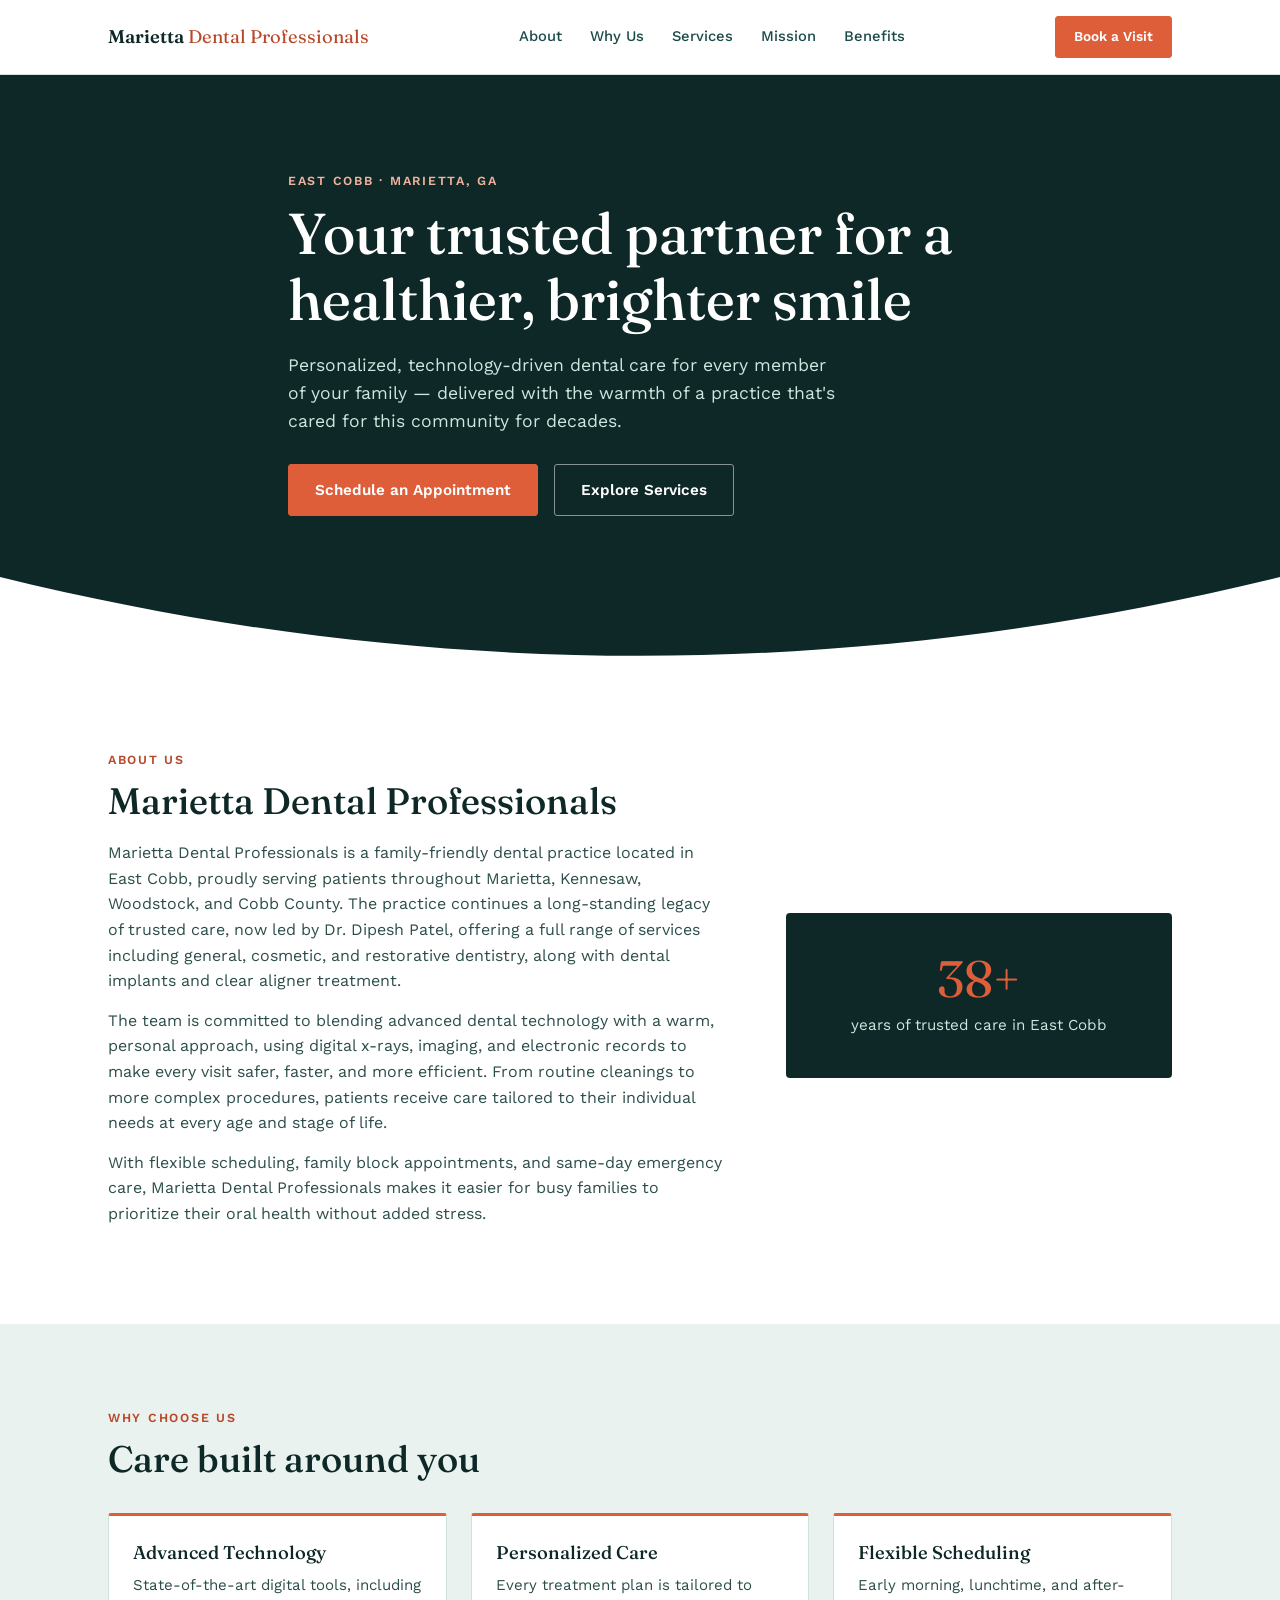
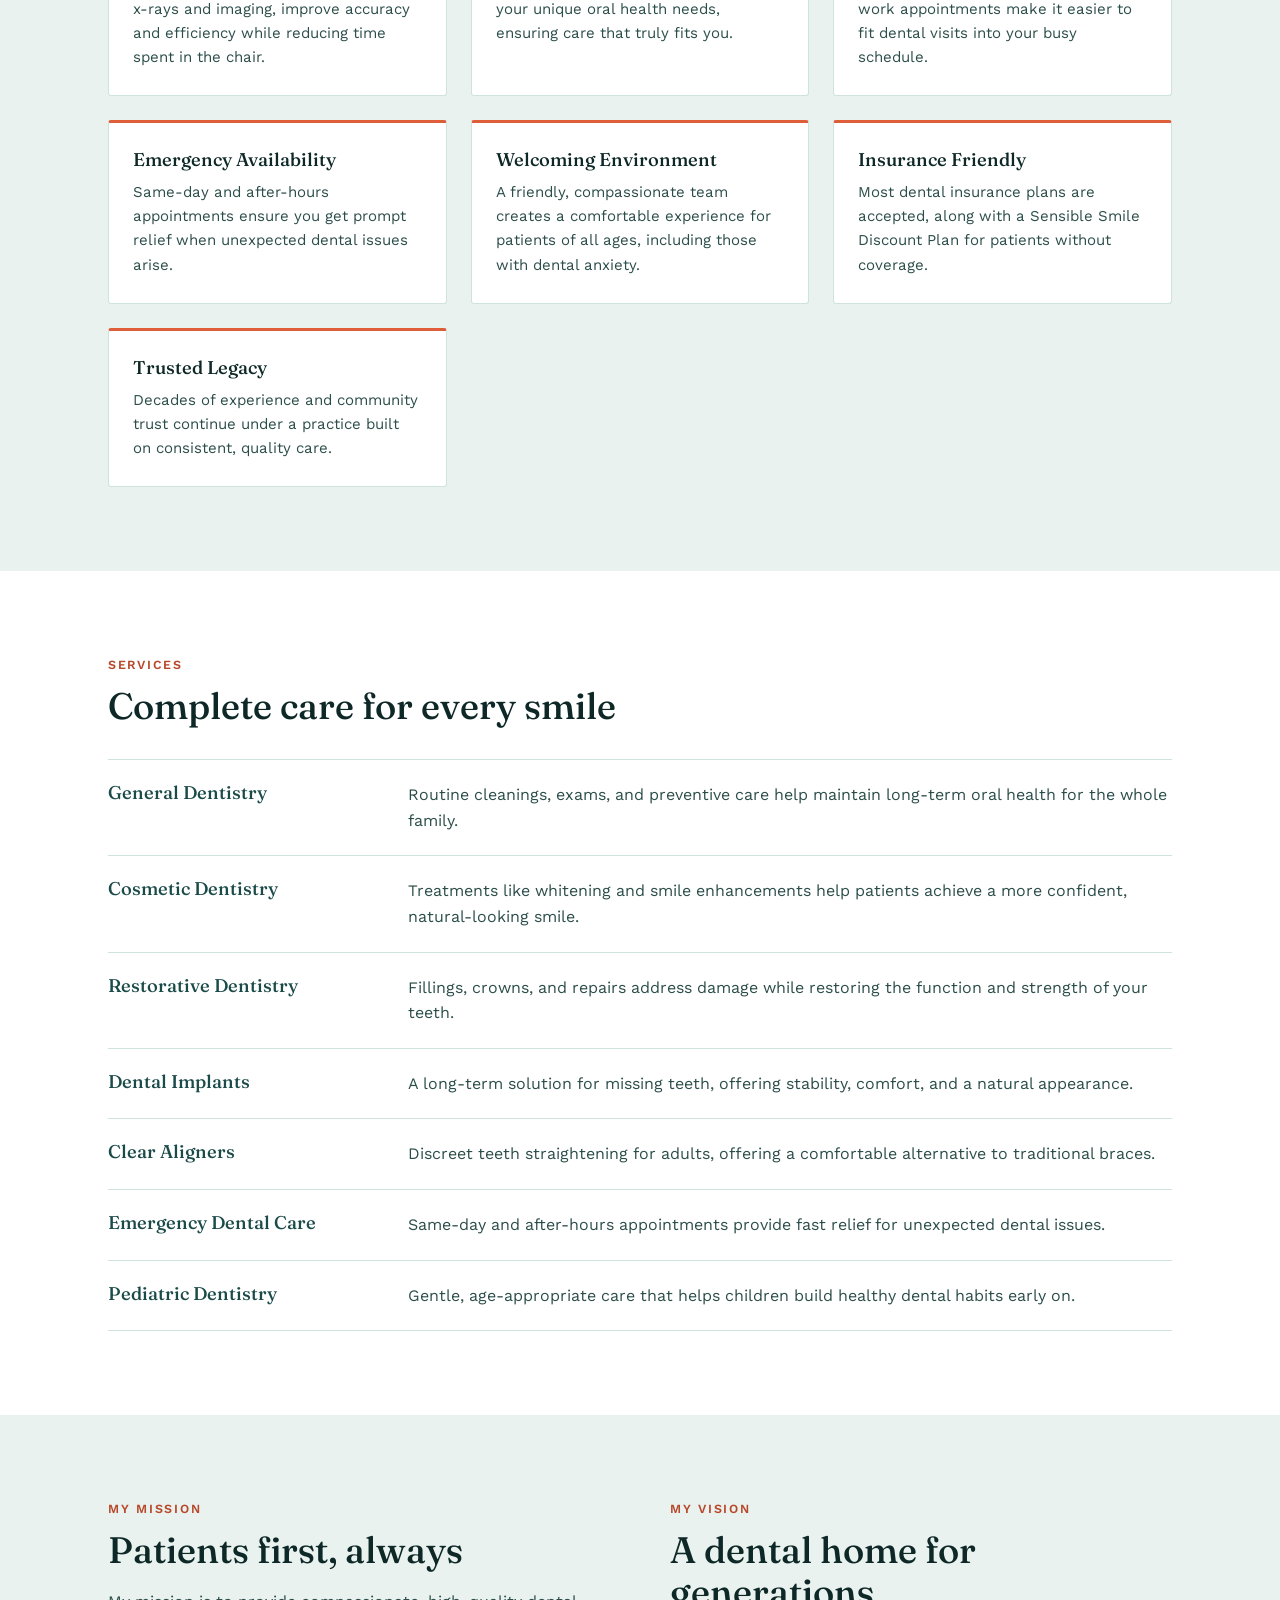
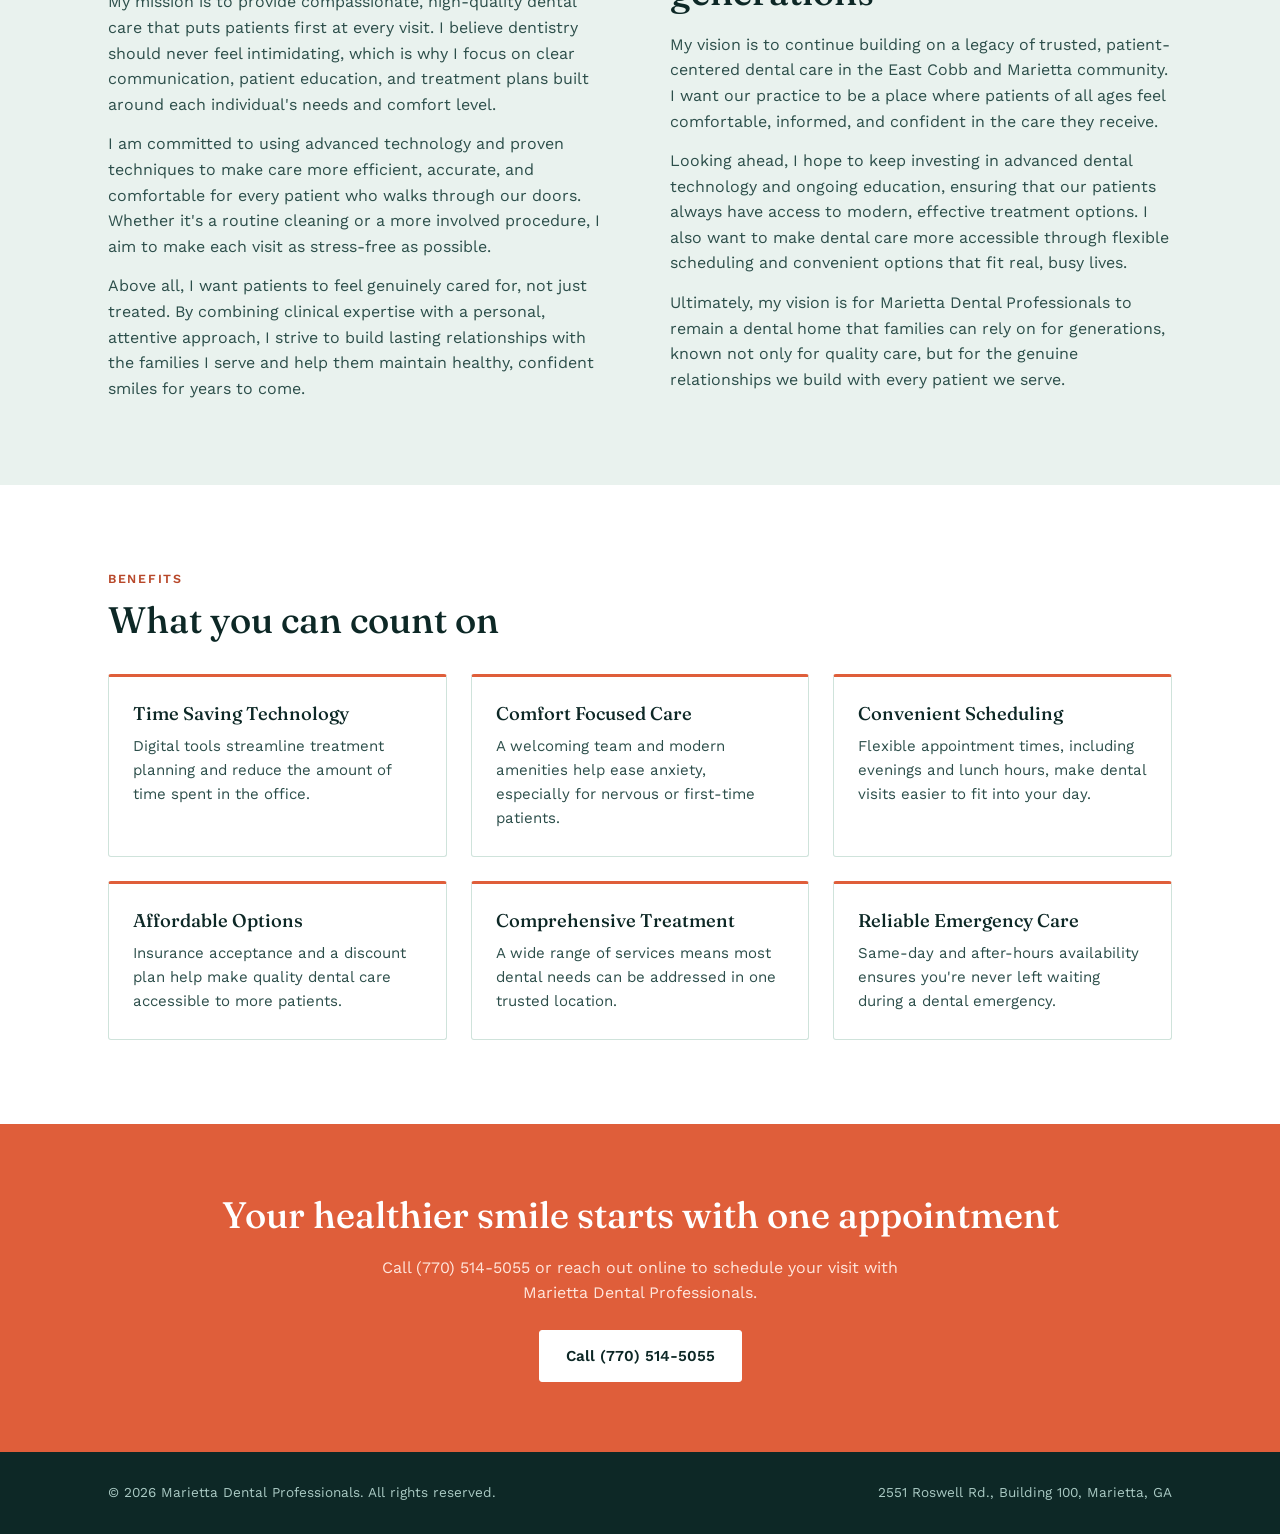
==== index.html @ f0c0952c "Add files via upload" ====
<!DOCTYPE html>
<html lang="en">
<head>
<meta charset="UTF-8">
<meta name="viewport" content="width=device-width, initial-scale=1.0">
<title>Marietta Dental Professionals | East Cobb Family Dentist</title>
<link rel="preconnect" href="https://fonts.googleapis.com">
<link rel="preconnect" href="https://fonts.gstatic.com" crossorigin>
<link href="https://fonts.googleapis.com/css2?family=Fraunces:opsz,wght@9..144,400;9..144,500;9..144,600&family=Work+Sans:wght@400;500;600;700&display=swap" rel="stylesheet">
<link rel="stylesheet" href="style.css">
</head>
<body>

<header class="site-header">
  <div class="wrap header-inner">
    <a href="#top" class="brand">Marietta <span>Dental Professionals</span></a>
    <nav class="nav">
      <a href="#about">About</a>
      <a href="#why">Why Us</a>
      <a href="#services">Services</a>
      <a href="#mission">Mission</a>
      <a href="#benefits">Benefits</a>
    </nav>
    <a href="#book" class="btn btn-small">Book a Visit</a>
  </div>
</header>

<main id="top">

  <!-- HERO -->
  <section class="hero">
    <div class="wrap hero-inner">
      <p class="eyebrow">East Cobb &middot; Marietta, GA</p>
      <h1>Your trusted partner for a healthier, brighter smile</h1>
      <p class="hero-sub">Personalized, technology-driven dental care for every member of your family &mdash; delivered with the warmth of a practice that's cared for this community for decades.</p>
      <div class="hero-actions">
        <a href="#book" class="btn">Schedule an Appointment</a>
        <a href="#services" class="btn btn-ghost">Explore Services</a>
      </div>
    </div>
    <svg class="smile-divider" viewBox="0 0 1440 120" preserveAspectRatio="none" aria-hidden="true">
      <path d="M0,0 C 480,140 960,140 1440,0 L1440,120 L0,120 Z"></path>
    </svg>
  </section>

  <!-- ABOUT -->
  <section id="about" class="section">
    <div class="wrap about-grid">
      <div class="about-copy">
        <p class="eyebrow">About Us</p>
        <h2>Marietta Dental Professionals</h2>
        <p>Marietta Dental Professionals is a family-friendly dental practice located in East Cobb, proudly serving patients throughout Marietta, Kennesaw, Woodstock, and Cobb County. The practice continues a long-standing legacy of trusted care, now led by Dr. Dipesh Patel, offering a full range of services including general, cosmetic, and restorative dentistry, along with dental implants and clear aligner treatment.</p>
        <p>The team is committed to blending advanced dental technology with a warm, personal approach, using digital x-rays, imaging, and electronic records to make every visit safer, faster, and more efficient. From routine cleanings to more complex procedures, patients receive care tailored to their individual needs at every age and stage of life.</p>
        <p>With flexible scheduling, family block appointments, and same-day emergency care, Marietta Dental Professionals makes it easier for busy families to prioritize their oral health without added stress.</p>
      </div>
      <div class="about-stat">
        <span class="stat-number">38+</span>
        <span class="stat-label">years of trusted care in East Cobb</span>
      </div>
    </div>
  </section>

  <!-- WHY CHOOSE US -->
  <section id="why" class="section section-alt">
    <div class="wrap">
      <p class="eyebrow">Why Choose Us</p>
      <h2>Care built around you</h2>
      <div class="card-grid">
        <div class="card">
          <h3>Advanced Technology</h3>
          <p>State-of-the-art digital tools, including x-rays and imaging, improve accuracy and efficiency while reducing time spent in the chair.</p>
        </div>
        <div class="card">
          <h3>Personalized Care</h3>
          <p>Every treatment plan is tailored to your unique oral health needs, ensuring care that truly fits you.</p>
        </div>
        <div class="card">
          <h3>Flexible Scheduling</h3>
          <p>Early morning, lunchtime, and after-work appointments make it easier to fit dental visits into your busy schedule.</p>
        </div>
        <div class="card">
          <h3>Emergency Availability</h3>
          <p>Same-day and after-hours appointments ensure you get prompt relief when unexpected dental issues arise.</p>
        </div>
        <div class="card">
          <h3>Welcoming Environment</h3>
          <p>A friendly, compassionate team creates a comfortable experience for patients of all ages, including those with dental anxiety.</p>
        </div>
        <div class="card">
          <h3>Insurance Friendly</h3>
          <p>Most dental insurance plans are accepted, along with a Sensible Smile Discount Plan for patients without coverage.</p>
        </div>
        <div class="card">
          <h3>Trusted Legacy</h3>
          <p>Decades of experience and community trust continue under a practice built on consistent, quality care.</p>
        </div>
      </div>
    </div>
  </section>

  <!-- SERVICES -->
  <section id="services" class="section">
    <div class="wrap">
      <p class="eyebrow">Services</p>
      <h2>Complete care for every smile</h2>
      <div class="service-list">
        <div class="service-row">
          <h3>General Dentistry</h3>
          <p>Routine cleanings, exams, and preventive care help maintain long-term oral health for the whole family.</p>
        </div>
        <div class="service-row">
          <h3>Cosmetic Dentistry</h3>
          <p>Treatments like whitening and smile enhancements help patients achieve a more confident, natural-looking smile.</p>
        </div>
        <div class="service-row">
          <h3>Restorative Dentistry</h3>
          <p>Fillings, crowns, and repairs address damage while restoring the function and strength of your teeth.</p>
        </div>
        <div class="service-row">
          <h3>Dental Implants</h3>
          <p>A long-term solution for missing teeth, offering stability, comfort, and a natural appearance.</p>
        </div>
        <div class="service-row">
          <h3>Clear Aligners</h3>
          <p>Discreet teeth straightening for adults, offering a comfortable alternative to traditional braces.</p>
        </div>
        <div class="service-row">
          <h3>Emergency Dental Care</h3>
          <p>Same-day and after-hours appointments provide fast relief for unexpected dental issues.</p>
        </div>
        <div class="service-row">
          <h3>Pediatric Dentistry</h3>
          <p>Gentle, age-appropriate care that helps children build healthy dental habits early on.</p>
        </div>
      </div>
    </div>
  </section>

  <!-- MISSION & VISION -->
  <section id="mission" class="section section-alt">
    <div class="wrap mv-grid">
      <div class="mv-block">
        <p class="eyebrow">My Mission</p>
        <h2>Patients first, always</h2>
        <p>My mission is to provide compassionate, high-quality dental care that puts patients first at every visit. I believe dentistry should never feel intimidating, which is why I focus on clear communication, patient education, and treatment plans built around each individual's needs and comfort level.</p>
        <p>I am committed to using advanced technology and proven techniques to make care more efficient, accurate, and comfortable for every patient who walks through our doors. Whether it's a routine cleaning or a more involved procedure, I aim to make each visit as stress-free as possible.</p>
        <p>Above all, I want patients to feel genuinely cared for, not just treated. By combining clinical expertise with a personal, attentive approach, I strive to build lasting relationships with the families I serve and help them maintain healthy, confident smiles for years to come.</p>
      </div>
      <div class="mv-block">
        <p class="eyebrow">My Vision</p>
        <h2>A dental home for generations</h2>
        <p>My vision is to continue building on a legacy of trusted, patient-centered dental care in the East Cobb and Marietta community. I want our practice to be a place where patients of all ages feel comfortable, informed, and confident in the care they receive.</p>
        <p>Looking ahead, I hope to keep investing in advanced dental technology and ongoing education, ensuring that our patients always have access to modern, effective treatment options. I also want to make dental care more accessible through flexible scheduling and convenient options that fit real, busy lives.</p>
        <p>Ultimately, my vision is for Marietta Dental Professionals to remain a dental home that families can rely on for generations, known not only for quality care, but for the genuine relationships we build with every patient we serve.</p>
      </div>
    </div>
  </section>

  <!-- BENEFITS -->
  <section id="benefits" class="section">
    <div class="wrap">
      <p class="eyebrow">Benefits</p>
      <h2>What you can count on</h2>
      <div class="card-grid">
        <div class="card">
          <h3>Time Saving Technology</h3>
          <p>Digital tools streamline treatment planning and reduce the amount of time spent in the office.</p>
        </div>
        <div class="card">
          <h3>Comfort Focused Care</h3>
          <p>A welcoming team and modern amenities help ease anxiety, especially for nervous or first-time patients.</p>
        </div>
        <div class="card">
          <h3>Convenient Scheduling</h3>
          <p>Flexible appointment times, including evenings and lunch hours, make dental visits easier to fit into your day.</p>
        </div>
        <div class="card">
          <h3>Affordable Options</h3>
          <p>Insurance acceptance and a discount plan help make quality dental care accessible to more patients.</p>
        </div>
        <div class="card">
          <h3>Comprehensive Treatment</h3>
          <p>A wide range of services means most dental needs can be addressed in one trusted location.</p>
        </div>
        <div class="card">
          <h3>Reliable Emergency Care</h3>
          <p>Same-day and after-hours availability ensures you're never left waiting during a dental emergency.</p>
        </div>
      </div>
    </div>
  </section>

  <!-- CTA / BOOK -->
  <section id="book" class="cta">
    <div class="wrap cta-inner">
      <h2>Your healthier smile starts with one appointment</h2>
      <p>Call (770) 514-5055 or reach out online to schedule your visit with Marietta Dental Professionals.</p>
      <a href="tel:7705145055" class="btn btn-light">Call (770) 514-5055</a>
    </div>
  </section>

</main>

<footer class="site-footer">
  <div class="wrap footer-inner">
    <p>&copy; 2026 Marietta Dental Professionals. All rights reserved.</p>
    <p>2551 Roswell Rd., Building 100, Marietta, GA</p>
  </div>
</footer>

</body>
</html>
---- style.css ----
/* ---------------------------------------------
   Marietta Dental Professionals — homepage styles
   Palette: deep teal + soft mint + warm coral accent
--------------------------------------------- */

:root {
  --ink: #12312e;
  --teal: #1b4b49;
  --teal-deep: #0d2826;
  --mint: #e9f2ee;
  --mint-line: #cfe3db;
  --white: #ffffff;
  --coral: #df5e3a;
  --coral-deep: #b8482a;

  --font-display: "Fraunces", Georgia, serif;
  --font-body: "Work Sans", -apple-system, BlinkMacSystemFont, "Segoe UI", sans-serif;

  --max: 1120px;
}

* { box-sizing: border-box; }

html {
  scroll-behavior: smooth;
}

body {
  margin: 0;
  font-family: var(--font-body);
  color: var(--ink);
  background: var(--white);
  line-height: 1.6;
  -webkit-font-smoothing: antialiased;
}

@media (prefers-reduced-motion: reduce) {
  html { scroll-behavior: auto; }
}

.wrap {
  max-width: var(--max);
  margin: 0 auto;
  padding: 0 28px;
}

h1, h2, h3 {
  font-family: var(--font-display);
  color: var(--teal-deep);
  margin: 0 0 18px;
  line-height: 1.15;
  font-weight: 500;
}

h1 { font-size: clamp(2.4rem, 4.5vw, 3.6rem); }
h2 { font-size: clamp(1.7rem, 3vw, 2.3rem); }
h3 { font-size: 1.15rem; margin-bottom: 10px; }

p { margin: 0 0 14px; color: #2c4e4a; }

a { color: inherit; }

.eyebrow {
  font-size: 0.78rem;
  letter-spacing: 0.14em;
  text-transform: uppercase;
  color: var(--coral-deep);
  font-weight: 600;
  margin: 0 0 10px;
}

/* ---------------- Buttons ---------------- */

.btn {
  display: inline-block;
  padding: 13px 26px;
  border-radius: 3px;
  background: var(--coral);
  color: var(--white);
  text-decoration: none;
  font-weight: 600;
  font-size: 0.95rem;
  transition: background 0.2s ease, transform 0.2s ease;
  border: 1px solid var(--coral);
}

.btn:hover { background: var(--coral-deep); border-color: var(--coral-deep); }

.btn-small { padding: 9px 18px; font-size: 0.85rem; }

.btn-ghost {
  background: transparent;
  color: var(--teal-deep);
  border: 1px solid var(--teal-deep);
}

.btn-ghost:hover { background: var(--teal-deep); color: var(--white); }

.btn-light {
  background: var(--white);
  color: var(--teal-deep);
  border-color: var(--white);
}

.btn-light:hover { background: var(--mint); }

/* ---------------- Header ---------------- */

.site-header {
  position: sticky;
  top: 0;
  z-index: 20;
  background: rgba(255, 255, 255, 0.92);
  backdrop-filter: blur(6px);
  border-bottom: 1px solid var(--mint-line);
}

.header-inner {
  display: flex;
  align-items: center;
  justify-content: space-between;
  padding-top: 16px;
  padding-bottom: 16px;
}

.brand {
  font-family: var(--font-display);
  font-size: 1.15rem;
  font-weight: 600;
  color: var(--teal-deep);
  text-decoration: none;
}

.brand span { font-weight: 400; color: var(--coral-deep); }

.nav {
  display: flex;
  gap: 28px;
}

.nav a {
  text-decoration: none;
  font-size: 0.92rem;
  font-weight: 500;
  color: var(--teal);
}

.nav a:hover { color: var(--coral); }

/* ---------------- Hero ---------------- */

.hero {
  position: relative;
  background: var(--teal-deep);
  color: var(--white);
  padding: 96px 0 150px;
  overflow: hidden;
}

.hero-inner { max-width: 760px; position: relative; z-index: 2; }

.hero .eyebrow { color: #f0b39e; }

.hero h1 { color: var(--white); }

.hero-sub {
  font-size: 1.1rem;
  color: #cfe6e0;
  max-width: 560px;
}

.hero-actions {
  display: flex;
  gap: 16px;
  margin-top: 28px;
  flex-wrap: wrap;
}

.hero .btn-ghost {
  color: var(--white);
  border-color: rgba(255,255,255,0.5);
}

.hero .btn-ghost:hover { background: var(--white); color: var(--teal-deep); }

/* Signature: smile-curve divider between hero and page body */
.smile-divider {
  position: absolute;
  bottom: -1px;
  left: 0;
  width: 100%;
  height: 90px;
  fill: var(--white);
}

/* ---------------- Sections ---------------- */

.section { padding: 84px 0; }

.section-alt { background: var(--mint); }

/* About */

.about-grid {
  display: grid;
  grid-template-columns: 1.6fr 1fr;
  gap: 60px;
  align-items: start;
}

.about-stat {
  background: var(--teal-deep);
  color: var(--white);
  border-radius: 4px;
  padding: 40px 30px;
  text-align: center;
  align-self: center;
}

.stat-number {
  display: block;
  font-family: var(--font-display);
  font-size: 3.2rem;
  color: var(--coral);
  line-height: 1;
  margin-bottom: 8px;
}

.stat-label {
  font-size: 0.95rem;
  color: #cfe6e0;
}

/* Card grid (Why Choose Us / Benefits) */

.card-grid {
  display: grid;
  grid-template-columns: repeat(3, 1fr);
  gap: 24px;
  margin-top: 32px;
}

.card {
  background: var(--white);
  border: 1px solid var(--mint-line);
  border-top: 3px solid var(--coral);
  border-radius: 3px;
  padding: 26px 24px;
}

.section-alt .card { background: var(--white); }

.card h3 { color: var(--teal-deep); }

.card p { font-size: 0.94rem; margin: 0; }

/* Services list */

.service-list {
  margin-top: 32px;
  border-top: 1px solid var(--mint-line);
}

.service-row {
  display: grid;
  grid-template-columns: 260px 1fr;
  gap: 40px;
  padding: 22px 0;
  border-bottom: 1px solid var(--mint-line);
}

.service-row h3 { margin: 0; color: var(--teal); }

.service-row p { margin: 0; }

/* Mission / Vision */

.mv-grid {
  display: grid;
  grid-template-columns: 1fr 1fr;
  gap: 60px;
}

.mv-block p:last-child { margin-bottom: 0; }

/* CTA */

.cta {
  background: var(--coral);
  color: var(--white);
  padding: 70px 0;
  text-align: center;
}

.cta h2 { color: var(--white); }

.cta p { color: #ffe6dc; max-width: 520px; margin-left: auto; margin-right: auto; }

.cta .btn-light { margin-top: 10px; }

/* Footer */

.site-footer {
  background: var(--teal-deep);
  color: #a9c9c3;
  padding: 30px 0;
  font-size: 0.85rem;
}

.footer-inner {
  display: flex;
  justify-content: space-between;
  flex-wrap: wrap;
  gap: 8px;
}

.footer-inner p { margin: 0; color: inherit; }

/* ---------------- Responsive ---------------- */

@media (max-width: 860px) {
  .nav { display: none; }
  .about-grid,
  .mv-grid { grid-template-columns: 1fr; gap: 36px; }
  .card-grid { grid-template-columns: repeat(2, 1fr); }
  .service-row { grid-template-columns: 1fr; gap: 6px; }
}

@media (max-width: 560px) {
  .card-grid { grid-template-columns: 1fr; }
  .hero { padding: 72px 0 120px; }
  .section { padding: 60px 0; }
}

/* Keyboard focus visibility */
a:focus-visible,
button:focus-visible {
  outline: 2px solid var(--coral);
  outline-offset: 2px;
}
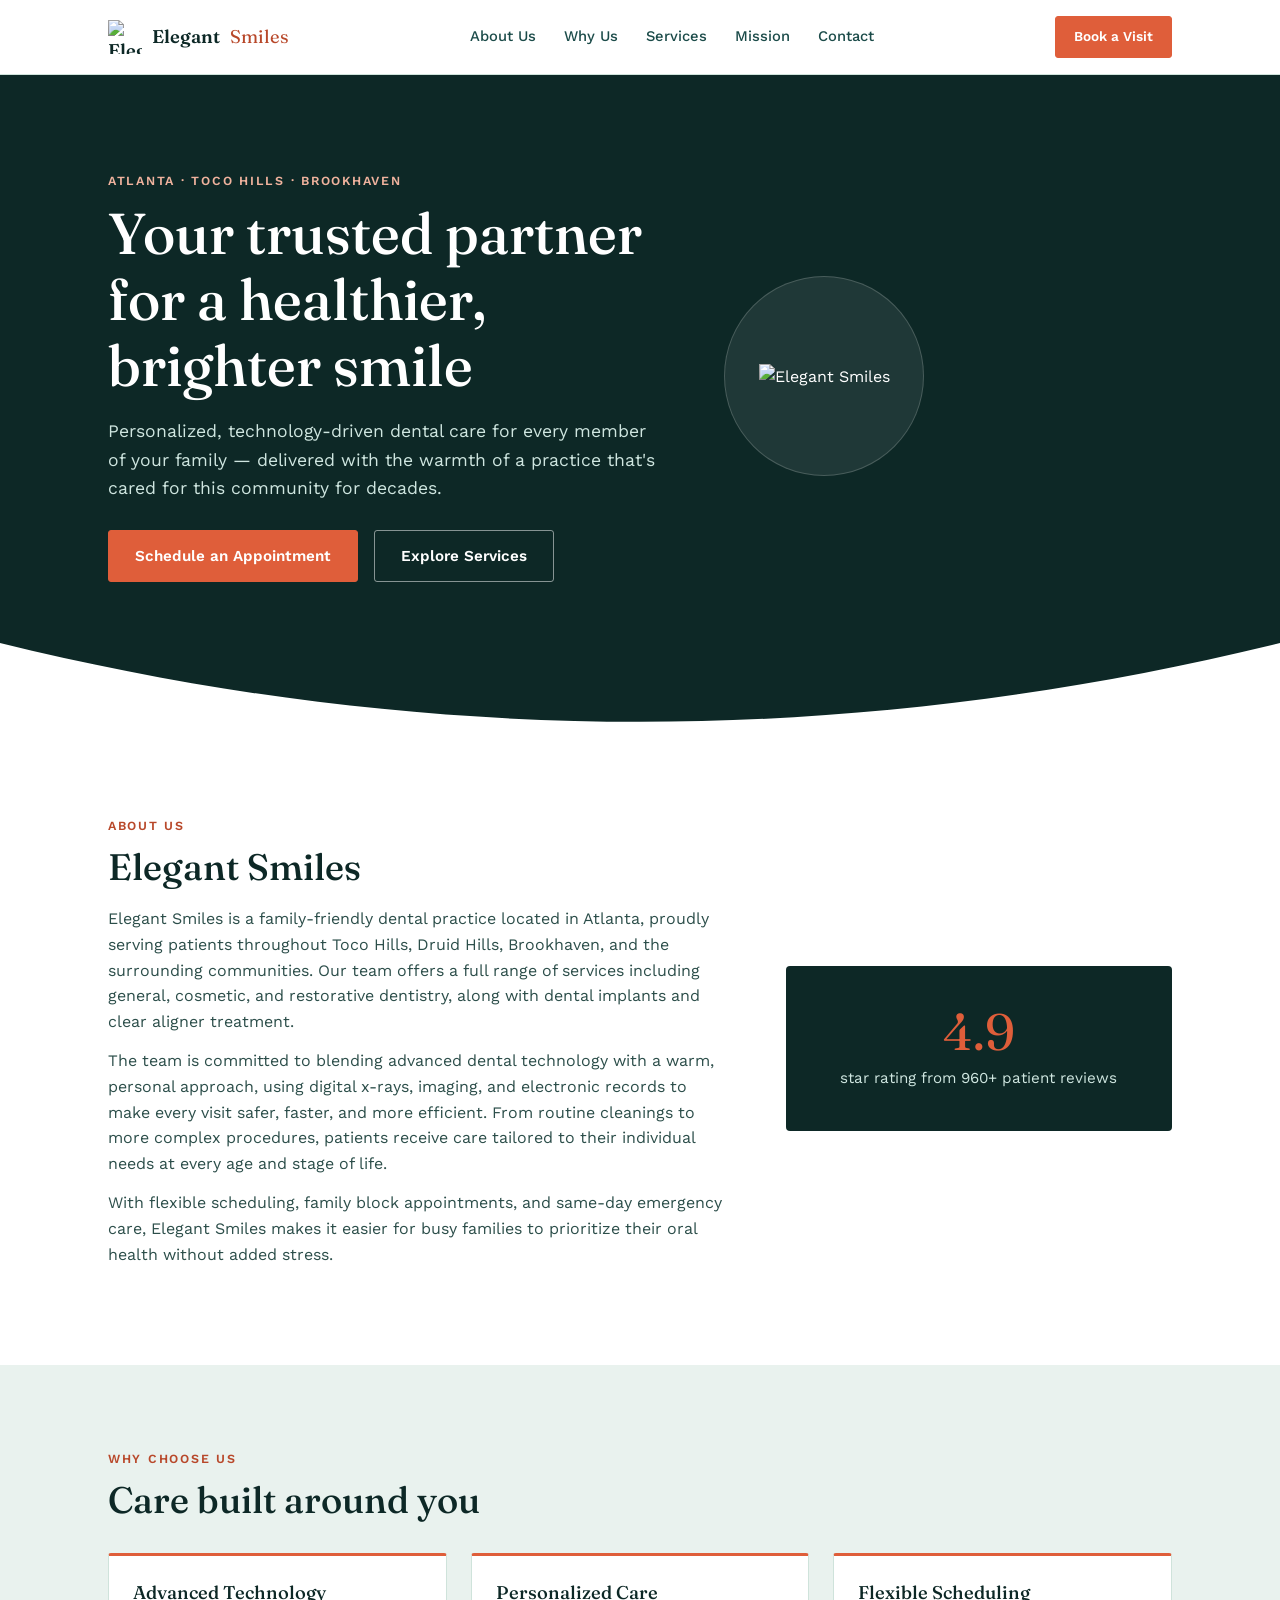
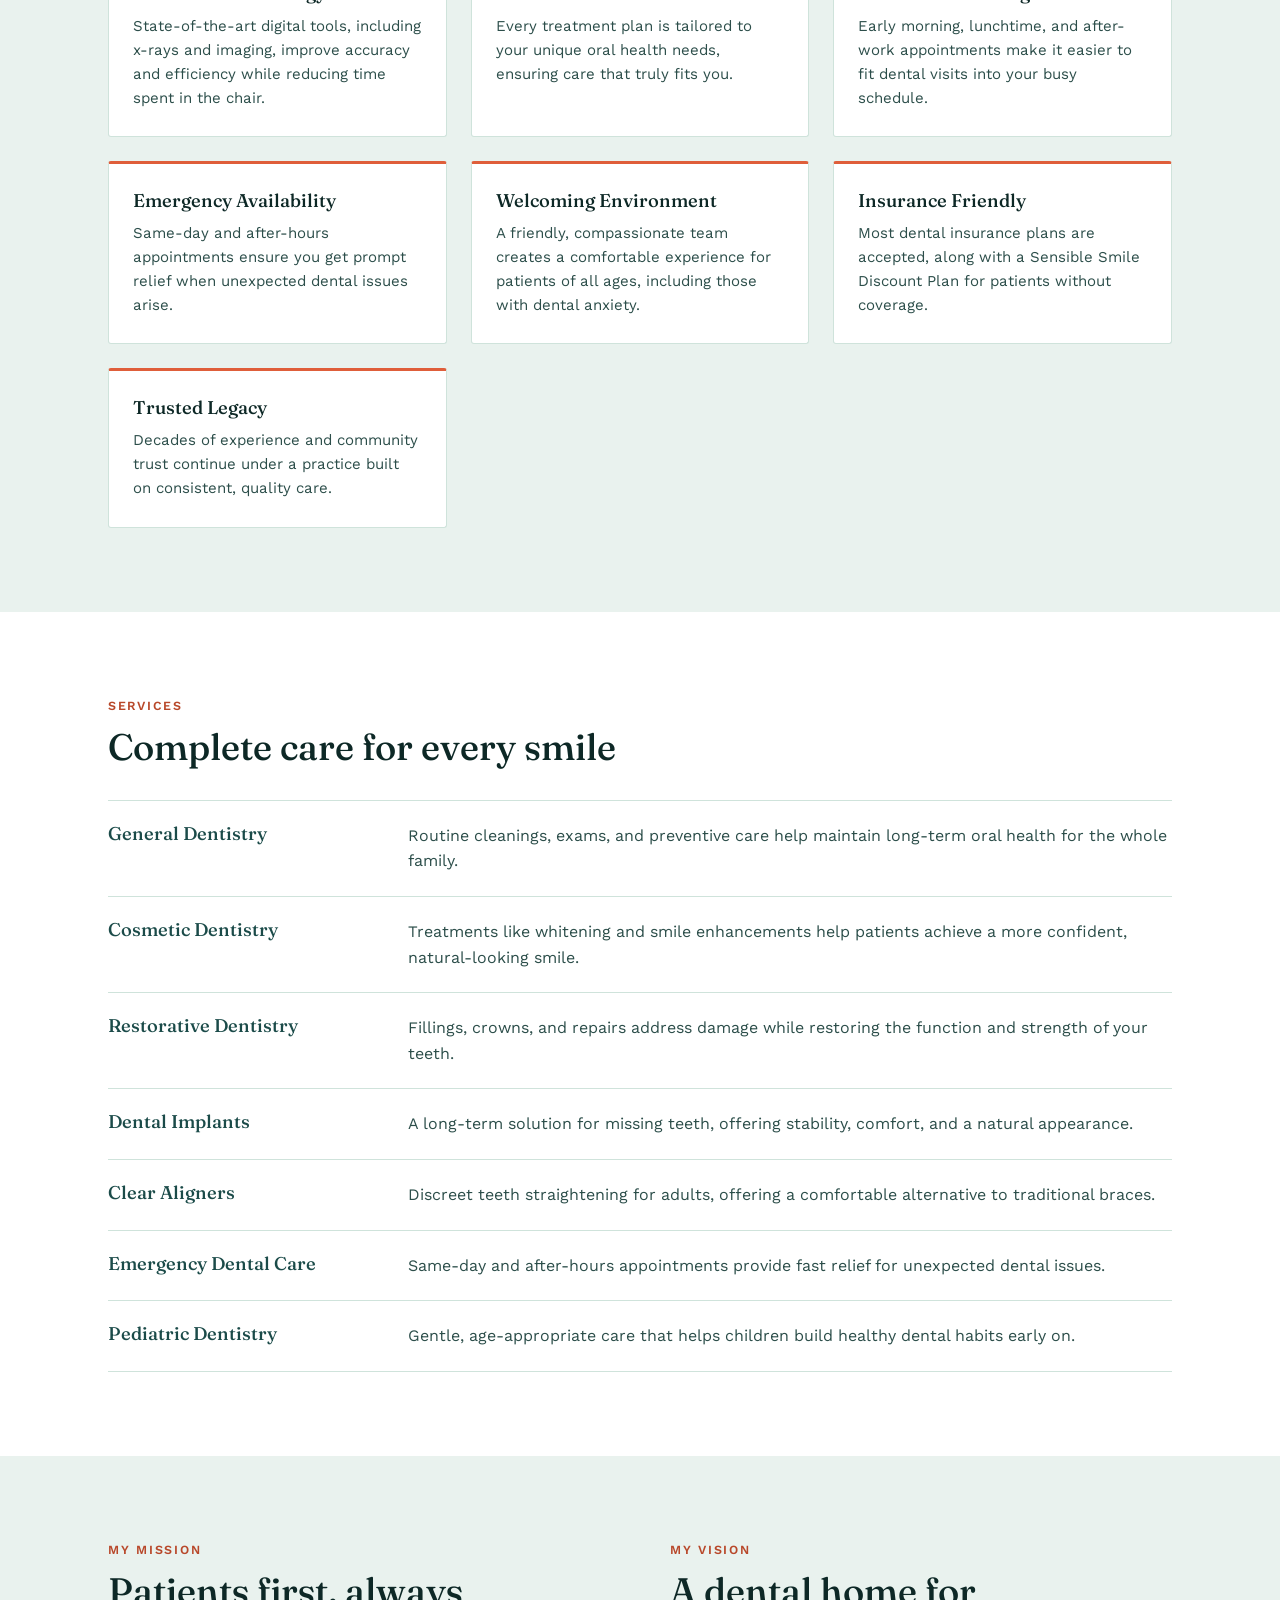
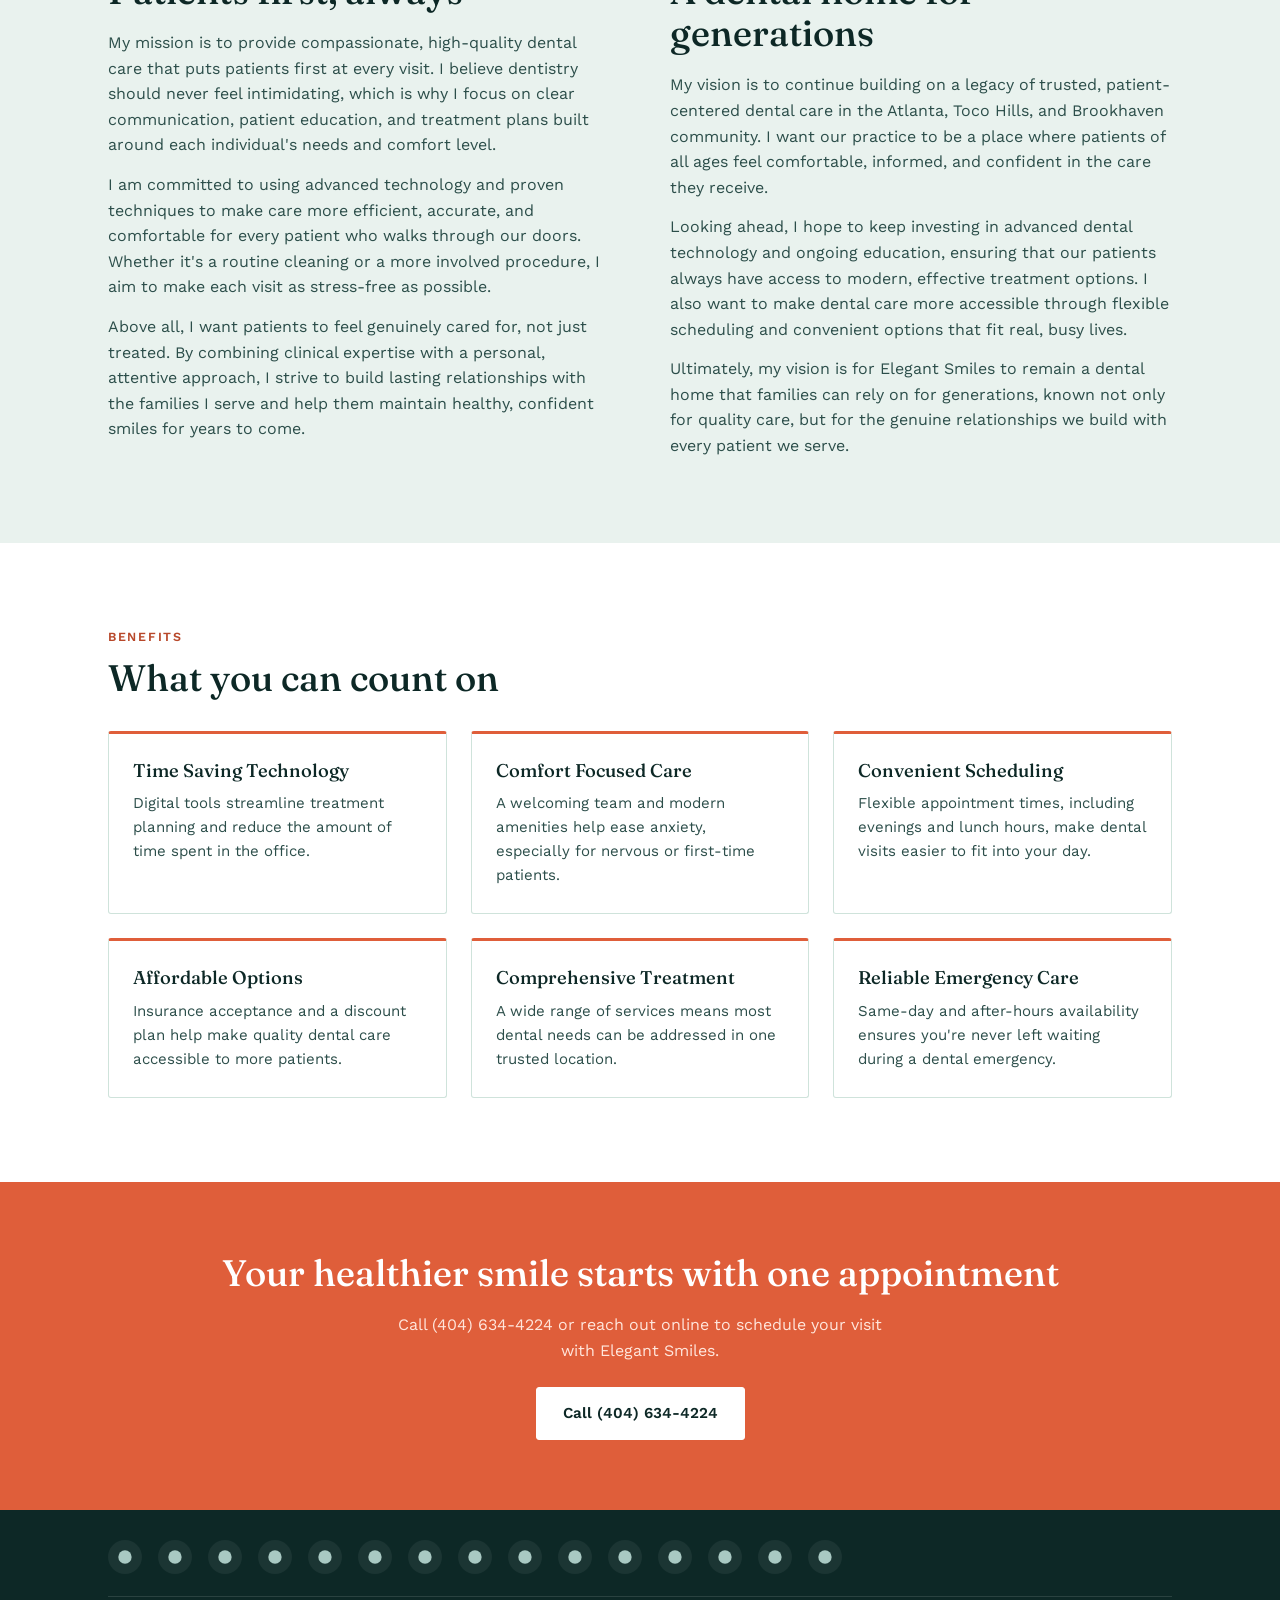
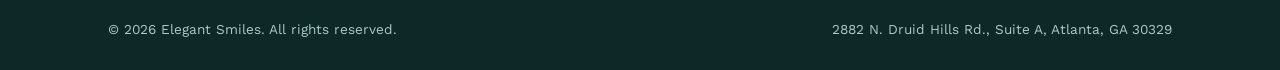
==== commit de6bbb07: "Add files via upload" ====
--- a/index.html
+++ b/index.html
@@ -3,23 +3,30 @@
 <head>
 <meta charset="UTF-8">
 <meta name="viewport" content="width=device-width, initial-scale=1.0">
-<title>Marietta Dental Professionals | East Cobb Family Dentist</title>
+<meta name="google-site-verification" content="L5oHlKlUb_k2BRxWWCLKO5ad5fG27QcXtxEXOyAoqKk" />
+<title>Elegant Smiles | Atlanta Family Dentist</title>
 <link rel="preconnect" href="https://fonts.googleapis.com">
 <link rel="preconnect" href="https://fonts.gstatic.com" crossorigin>
 <link href="https://fonts.googleapis.com/css2?family=Fraunces:opsz,wght@9..144,400;9..144,500;9..144,600&family=Work+Sans:wght@400;500;600;700&display=swap" rel="stylesheet">
 <link rel="stylesheet" href="style.css">
+<link rel="icon" type="image/png" href="https://raw.githubusercontent.com/elegant-smiles/elegantsmiles/main/Elegant%20Smiles.png">
+<link rel="manifest" href="site.webmanifest">
+<link rel="canonical" href="https://dentalatl.com/">
 </head>
 <body>
 
 <header class="site-header">
   <div class="wrap header-inner">
-    <a href="#top" class="brand">Marietta <span>Dental Professionals</span></a>
+    <a href="#top" class="brand">
+      <img class="brand-logo" src="https://raw.githubusercontent.com/elegant-smiles/elegantsmiles/main/Elegant%20Smiles.png" alt="Elegant Smiles logo">
+      Elegant <span>Smiles</span>
+    </a>
     <nav class="nav">
-      <a href="#about">About</a>
+      <a href="about-us.html">About Us</a>
       <a href="#why">Why Us</a>
       <a href="#services">Services</a>
       <a href="#mission">Mission</a>
-      <a href="#benefits">Benefits</a>
+      <a href="contact-us.html">Contact</a>
     </nav>
     <a href="#book" class="btn btn-small">Book a Visit</a>
   </div>
@@ -30,12 +37,17 @@
   <!-- HERO -->
   <section class="hero">
     <div class="wrap hero-inner">
-      <p class="eyebrow">East Cobb &middot; Marietta, GA</p>
-      <h1>Your trusted partner for a healthier, brighter smile</h1>
-      <p class="hero-sub">Personalized, technology-driven dental care for every member of your family &mdash; delivered with the warmth of a practice that's cared for this community for decades.</p>
-      <div class="hero-actions">
-        <a href="#book" class="btn">Schedule an Appointment</a>
-        <a href="#services" class="btn btn-ghost">Explore Services</a>
+      <div class="hero-copy">
+        <p class="eyebrow">Atlanta &middot; Toco Hills &middot; Brookhaven</p>
+        <h1>Your trusted partner for a healthier, brighter smile</h1>
+        <p class="hero-sub">Personalized, technology-driven dental care for every member of your family &mdash; delivered with the warmth of a practice that's cared for this community for decades.</p>
+        <div class="hero-actions">
+          <a href="#book" class="btn">Schedule an Appointment</a>
+          <a href="#services" class="btn btn-ghost">Explore Services</a>
+        </div>
+      </div>
+      <div class="hero-media">
+        <img src="https://raw.githubusercontent.com/elegant-smiles/elegantsmiles/main/Elegant%20Smiles.png" alt="Elegant Smiles">
       </div>
     </div>
     <svg class="smile-divider" viewBox="0 0 1440 120" preserveAspectRatio="none" aria-hidden="true">
@@ -48,14 +60,14 @@
     <div class="wrap about-grid">
       <div class="about-copy">
         <p class="eyebrow">About Us</p>
-        <h2>Marietta Dental Professionals</h2>
-        <p>Marietta Dental Professionals is a family-friendly dental practice located in East Cobb, proudly serving patients throughout Marietta, Kennesaw, Woodstock, and Cobb County. The practice continues a long-standing legacy of trusted care, now led by Dr. Dipesh Patel, offering a full range of services including general, cosmetic, and restorative dentistry, along with dental implants and clear aligner treatment.</p>
+        <h2>Elegant Smiles</h2>
+        <p>Elegant Smiles is a family-friendly dental practice located in Atlanta, proudly serving patients throughout Toco Hills, Druid Hills, Brookhaven, and the surrounding communities. Our team offers a full range of services including general, cosmetic, and restorative dentistry, along with dental implants and clear aligner treatment.</p>
         <p>The team is committed to blending advanced dental technology with a warm, personal approach, using digital x-rays, imaging, and electronic records to make every visit safer, faster, and more efficient. From routine cleanings to more complex procedures, patients receive care tailored to their individual needs at every age and stage of life.</p>
-        <p>With flexible scheduling, family block appointments, and same-day emergency care, Marietta Dental Professionals makes it easier for busy families to prioritize their oral health without added stress.</p>
+        <p>With flexible scheduling, family block appointments, and same-day emergency care, Elegant Smiles makes it easier for busy families to prioritize their oral health without added stress.</p>
       </div>
       <div class="about-stat">
-        <span class="stat-number">38+</span>
-        <span class="stat-label">years of trusted care in East Cobb</span>
+        <span class="stat-number">4.9</span>
+        <span class="stat-label">star rating from 960+ patient reviews</span>
       </div>
     </div>
   </section>
@@ -149,9 +161,9 @@
       <div class="mv-block">
         <p class="eyebrow">My Vision</p>
         <h2>A dental home for generations</h2>
-        <p>My vision is to continue building on a legacy of trusted, patient-centered dental care in the East Cobb and Marietta community. I want our practice to be a place where patients of all ages feel comfortable, informed, and confident in the care they receive.</p>
+        <p>My vision is to continue building on a legacy of trusted, patient-centered dental care in the Atlanta, Toco Hills, and Brookhaven community. I want our practice to be a place where patients of all ages feel comfortable, informed, and confident in the care they receive.</p>
         <p>Looking ahead, I hope to keep investing in advanced dental technology and ongoing education, ensuring that our patients always have access to modern, effective treatment options. I also want to make dental care more accessible through flexible scheduling and convenient options that fit real, busy lives.</p>
-        <p>Ultimately, my vision is for Marietta Dental Professionals to remain a dental home that families can rely on for generations, known not only for quality care, but for the genuine relationships we build with every patient we serve.</p>
+        <p>Ultimately, my vision is for Elegant Smiles to remain a dental home that families can rely on for generations, known not only for quality care, but for the genuine relationships we build with every patient we serve.</p>
       </div>
     </div>
   </section>
@@ -194,17 +206,36 @@
   <section id="book" class="cta">
     <div class="wrap cta-inner">
       <h2>Your healthier smile starts with one appointment</h2>
-      <p>Call (770) 514-5055 or reach out online to schedule your visit with Marietta Dental Professionals.</p>
-      <a href="tel:7705145055" class="btn btn-light">Call (770) 514-5055</a>
+      <p>Call (404) 634-4224 or reach out online to schedule your visit with Elegant Smiles.</p>
+      <a href="tel:4046344224" class="btn btn-light">Call (404) 634-4224</a>
     </div>
   </section>
 
 </main>
 
 <footer class="site-footer">
-  <div class="wrap footer-inner">
-    <p>&copy; 2026 Marietta Dental Professionals. All rights reserved.</p>
-    <p>2551 Roswell Rd., Building 100, Marietta, GA</p>
+  <div class="wrap">
+    <div class="footer-social" aria-label="Social and profile links">
+      <a href="https://www.facebook.com/dentistbrookhaven" target="_blank" rel="noopener" aria-label="Facebook"><img src="https://cdn.simpleicons.org/facebook/a9c9c3" alt="" loading="lazy" onerror="this.src='data:image/svg+xml;utf8,<svg xmlns=%27http://www.w3.org/2000/svg%27 viewBox=%270 0 24 24%27 fill=%27%23a9c9c3%27><circle cx=%2712%27 cy=%2712%27 r=%2710%27/></svg>'"></a>
+      <a href="https://www.instagram.com/elegantsmilesatl" target="_blank" rel="noopener" aria-label="Instagram"><img src="https://cdn.simpleicons.org/instagram/a9c9c3" alt="" loading="lazy" onerror="this.src='data:image/svg+xml;utf8,<svg xmlns=%27http://www.w3.org/2000/svg%27 viewBox=%270 0 24 24%27 fill=%27%23a9c9c3%27><circle cx=%2712%27 cy=%2712%27 r=%2710%27/></svg>'"></a>
+      <a href="https://x.com/ElegantSmiles2" target="_blank" rel="noopener" aria-label="X"><img src="https://cdn.simpleicons.org/x/a9c9c3" alt="" loading="lazy" onerror="this.src='data:image/svg+xml;utf8,<svg xmlns=%27http://www.w3.org/2000/svg%27 viewBox=%270 0 24 24%27 fill=%27%23a9c9c3%27><circle cx=%2712%27 cy=%2712%27 r=%2710%27/></svg>'"></a>
+      <a href="https://www.youtube.com/@elegantsmiles6323" target="_blank" rel="noopener" aria-label="YouTube"><img src="https://cdn.simpleicons.org/youtube/a9c9c3" alt="" loading="lazy" onerror="this.src='data:image/svg+xml;utf8,<svg xmlns=%27http://www.w3.org/2000/svg%27 viewBox=%270 0 24 24%27 fill=%27%23a9c9c3%27><circle cx=%2712%27 cy=%2712%27 r=%2710%27/></svg>'"></a>
+      <a href="https://github.com/elegant-smiles" target="_blank" rel="noopener" aria-label="GitHub"><img src="https://cdn.simpleicons.org/github/a9c9c3" alt="" loading="lazy" onerror="this.src='data:image/svg+xml;utf8,<svg xmlns=%27http://www.w3.org/2000/svg%27 viewBox=%270 0 24 24%27 fill=%27%23a9c9c3%27><circle cx=%2712%27 cy=%2712%27 r=%2710%27/></svg>'"></a>
+      <a href="https://elegantsmiles.hashnode.dev/" target="_blank" rel="noopener" aria-label="Hashnode"><img src="https://cdn.simpleicons.org/hashnode/a9c9c3" alt="" loading="lazy" onerror="this.src='data:image/svg+xml;utf8,<svg xmlns=%27http://www.w3.org/2000/svg%27 viewBox=%270 0 24 24%27 fill=%27%23a9c9c3%27><circle cx=%2712%27 cy=%2712%27 r=%2710%27/></svg>'"></a>
+      <a href="https://audiomack.com/elegantsmiles" target="_blank" rel="noopener" aria-label="Audiomack"><img src="https://cdn.simpleicons.org/audiomack/a9c9c3" alt="" loading="lazy" onerror="this.src='data:image/svg+xml;utf8,<svg xmlns=%27http://www.w3.org/2000/svg%27 viewBox=%270 0 24 24%27 fill=%27%23a9c9c3%27><circle cx=%2712%27 cy=%2712%27 r=%2710%27/></svg>'"></a>
+      <a href="https://www.spreaker.com/podcast/elegant-smiles--7144664" target="_blank" rel="noopener" aria-label="Spreaker"><img src="https://cdn.simpleicons.org/spreaker/a9c9c3" alt="" loading="lazy" onerror="this.src='data:image/svg+xml;utf8,<svg xmlns=%27http://www.w3.org/2000/svg%27 viewBox=%270 0 24 24%27 fill=%27%23a9c9c3%27><circle cx=%2712%27 cy=%2712%27 r=%2710%27/></svg>'"></a>
+      <a href="https://www.crunchbase.com/organization/elegant-smiles-043a" target="_blank" rel="noopener" aria-label="Crunchbase"><img src="https://cdn.simpleicons.org/crunchbase/a9c9c3" alt="" loading="lazy" onerror="this.src='data:image/svg+xml;utf8,<svg xmlns=%27http://www.w3.org/2000/svg%27 viewBox=%270 0 24 24%27 fill=%27%23a9c9c3%27><circle cx=%2712%27 cy=%2712%27 r=%2710%27/></svg>'"></a>
+      <a href="https://www.f6s.com/company/elegantsmiles" target="_blank" rel="noopener" aria-label="F6S"><img src="https://cdn.simpleicons.org/f6s/a9c9c3" alt="" loading="lazy" onerror="this.src='data:image/svg+xml;utf8,<svg xmlns=%27http://www.w3.org/2000/svg%27 viewBox=%270 0 24 24%27 fill=%27%23a9c9c3%27><circle cx=%2712%27 cy=%2712%27 r=%2710%27/></svg>'"></a>
+      <a href="https://soundcloud.com/elegant-smiles" target="_blank" rel="noopener" aria-label="SoundCloud"><img src="https://cdn.simpleicons.org/soundcloud/a9c9c3" alt="" loading="lazy" onerror="this.src='data:image/svg+xml;utf8,<svg xmlns=%27http://www.w3.org/2000/svg%27 viewBox=%270 0 24 24%27 fill=%27%23a9c9c3%27><circle cx=%2712%27 cy=%2712%27 r=%2710%27/></svg>'"></a>
+      <a href="https://www.slideserve.com/elegantsmiles" target="_blank" rel="noopener" aria-label="SlideServe"><img src="https://cdn.simpleicons.org/slideserve/a9c9c3" alt="" loading="lazy" onerror="this.src='data:image/svg+xml;utf8,<svg xmlns=%27http://www.w3.org/2000/svg%27 viewBox=%270 0 24 24%27 fill=%27%23a9c9c3%27><circle cx=%2712%27 cy=%2712%27 r=%2710%27/></svg>'"></a>
+      <a href="https://www.sharepresentation.com/elegantsmiles" target="_blank" rel="noopener" aria-label="SharePresentation"><img src="https://cdn.simpleicons.org/sharepresentation/a9c9c3" alt="" loading="lazy" onerror="this.src='data:image/svg+xml;utf8,<svg xmlns=%27http://www.w3.org/2000/svg%27 viewBox=%270 0 24 24%27 fill=%27%23a9c9c3%27><circle cx=%2712%27 cy=%2712%27 r=%2710%27/></svg>'"></a>
+      <a href="https://podcasts.apple.com/us/podcast/elegant-smiles/id6797464873" target="_blank" rel="noopener" aria-label="Apple Podcasts"><img src="https://cdn.simpleicons.org/applepodcasts/a9c9c3" alt="" loading="lazy" onerror="this.src='data:image/svg+xml;utf8,<svg xmlns=%27http://www.w3.org/2000/svg%27 viewBox=%270 0 24 24%27 fill=%27%23a9c9c3%27><circle cx=%2712%27 cy=%2712%27 r=%2710%27/></svg>'"></a>
+      <a href="https://open.spotify.com/show/033TiiAZNSCFlNfhhJqioh" target="_blank" rel="noopener" aria-label="Spotify"><img src="https://cdn.simpleicons.org/spotify/a9c9c3" alt="" loading="lazy" onerror="this.src='data:image/svg+xml;utf8,<svg xmlns=%27http://www.w3.org/2000/svg%27 viewBox=%270 0 24 24%27 fill=%27%23a9c9c3%27><circle cx=%2712%27 cy=%2712%27 r=%2710%27/></svg>'"></a>
+    </div>
+    <div class="footer-inner">
+      <p>&copy; 2026 Elegant Smiles. All rights reserved.</p>
+      <p>2882 N. Druid Hills Rd., Suite A, Atlanta, GA 30329</p>
+    </div>
   </div>
 </footer>
 
--- a/style.css
+++ b/style.css
@@ -1,5 +1,5 @@
 /* ---------------------------------------------
-   Marietta Dental Professionals — homepage styles
+   Elegant Smiles — homepage styles
    Palette: deep teal + soft mint + warm coral accent
 --------------------------------------------- */
 
@@ -124,11 +124,20 @@
 }
 
 .brand {
+  display: flex;
+  align-items: center;
+  gap: 10px;
   font-family: var(--font-display);
   font-size: 1.15rem;
   font-weight: 600;
   color: var(--teal-deep);
   text-decoration: none;
+}
+
+.brand-logo {
+  height: 34px;
+  width: 34px;
+  object-fit: contain;
 }
 
 .brand span { font-weight: 400; color: var(--coral-deep); }
@@ -157,7 +166,34 @@
   overflow: hidden;
 }
 
-.hero-inner { max-width: 760px; position: relative; z-index: 2; }
+.hero-inner {
+  position: relative;
+  z-index: 2;
+  display: flex;
+  align-items: center;
+  gap: 56px;
+}
+
+.hero-copy { max-width: 560px; flex: 1 1 auto; }
+
+.hero-media {
+  flex: 0 0 auto;
+  width: 200px;
+  height: 200px;
+  border-radius: 50%;
+  background: rgba(255,255,255,0.08);
+  border: 1px solid rgba(255,255,255,0.18);
+  display: flex;
+  align-items: center;
+  justify-content: center;
+  padding: 24px;
+}
+
+.hero-media img {
+  max-width: 100%;
+  max-height: 100%;
+  object-fit: contain;
+}
 
 .hero .eyebrow { color: #f0b39e; }
 
@@ -174,6 +210,13 @@
   gap: 16px;
   margin-top: 28px;
   flex-wrap: wrap;
+}
+
+@media (max-width: 760px) {
+  .hero-inner { flex-direction: column-reverse; text-align: center; }
+  .hero-media { width: 140px; height: 140px; }
+  .hero-copy { max-width: 100%; }
+  .hero-actions { justify-content: center; }
 }
 
 .hero .btn-ghost {
@@ -307,6 +350,36 @@
   font-size: 0.85rem;
 }
 
+.footer-social {
+  display: flex;
+  flex-wrap: wrap;
+  gap: 16px;
+  padding-bottom: 22px;
+  margin-bottom: 22px;
+  border-bottom: 1px solid rgba(255,255,255,0.12);
+}
+
+.footer-social a {
+  display: flex;
+  align-items: center;
+  justify-content: center;
+  width: 34px;
+  height: 34px;
+  border-radius: 50%;
+  background: rgba(255,255,255,0.06);
+  transition: background 0.2s ease, transform 0.2s ease;
+}
+
+.footer-social a:hover {
+  background: var(--coral);
+  transform: translateY(-2px);
+}
+
+.footer-social img {
+  width: 16px;
+  height: 16px;
+}
+
 .footer-inner {
   display: flex;
   justify-content: space-between;
@@ -338,3 +411,128 @@
   outline: 2px solid var(--coral);
   outline-offset: 2px;
 }
+
+/* ---------------- Inner page hero (About / Contact) ---------------- */
+
+.page-hero {
+  background: var(--teal-deep);
+  color: var(--white);
+  padding: 72px 0 64px;
+  text-align: left;
+}
+
+.page-hero .eyebrow { color: #f0b39e; }
+.page-hero h1 { color: var(--white); margin-bottom: 14px; }
+.page-hero-sub {
+  color: #cfe6e0;
+  font-size: 1.05rem;
+  max-width: 560px;
+  margin: 0;
+}
+
+/* ---------------- Contact page ---------------- */
+
+.contact-grid {
+  display: grid;
+  grid-template-columns: 1fr 1.1fr;
+  gap: 60px;
+  align-items: start;
+}
+
+.info-list {
+  list-style: none;
+  margin: 24px 0 0;
+  padding: 0;
+  display: flex;
+  flex-direction: column;
+  gap: 20px;
+}
+
+.info-list li {
+  padding-bottom: 18px;
+  border-bottom: 1px solid var(--mint-line);
+}
+
+.info-label {
+  display: block;
+  font-size: 0.78rem;
+  letter-spacing: 0.1em;
+  text-transform: uppercase;
+  font-weight: 600;
+  color: var(--coral-deep);
+  margin-bottom: 6px;
+}
+
+.info-value {
+  display: block;
+  color: var(--ink);
+  font-size: 1rem;
+}
+
+.info-value a { color: var(--teal); text-decoration: none; font-weight: 500; }
+.info-value a:hover { color: var(--coral); }
+
+.contact-form-wrap {
+  background: var(--mint);
+  border-radius: 4px;
+  padding: 36px;
+}
+
+.contact-form {
+  display: flex;
+  flex-direction: column;
+  gap: 18px;
+}
+
+.contact-form label {
+  display: flex;
+  flex-direction: column;
+  gap: 8px;
+  font-size: 0.85rem;
+  font-weight: 600;
+  color: var(--teal-deep);
+}
+
+.contact-form input,
+.contact-form textarea {
+  font-family: var(--font-body);
+  font-size: 0.98rem;
+  padding: 12px 14px;
+  border: 1px solid var(--mint-line);
+  border-radius: 3px;
+  background: var(--white);
+  color: var(--ink);
+  resize: vertical;
+}
+
+.contact-form input:focus,
+.contact-form textarea:focus {
+  outline: none;
+  border-color: var(--coral);
+}
+
+.contact-form button {
+  align-self: flex-start;
+  border: none;
+  cursor: pointer;
+  margin-top: 6px;
+}
+
+.map-frame {
+  margin-top: 28px;
+  border-radius: 4px;
+  overflow: hidden;
+  border: 1px solid var(--mint-line);
+}
+
+.map-frame iframe {
+  width: 100%;
+  height: 360px;
+  border: 0;
+  display: block;
+}
+
+@media (max-width: 860px) {
+  .contact-grid { grid-template-columns: 1fr; }
+  .contact-form-wrap { padding: 26px; }
+}
